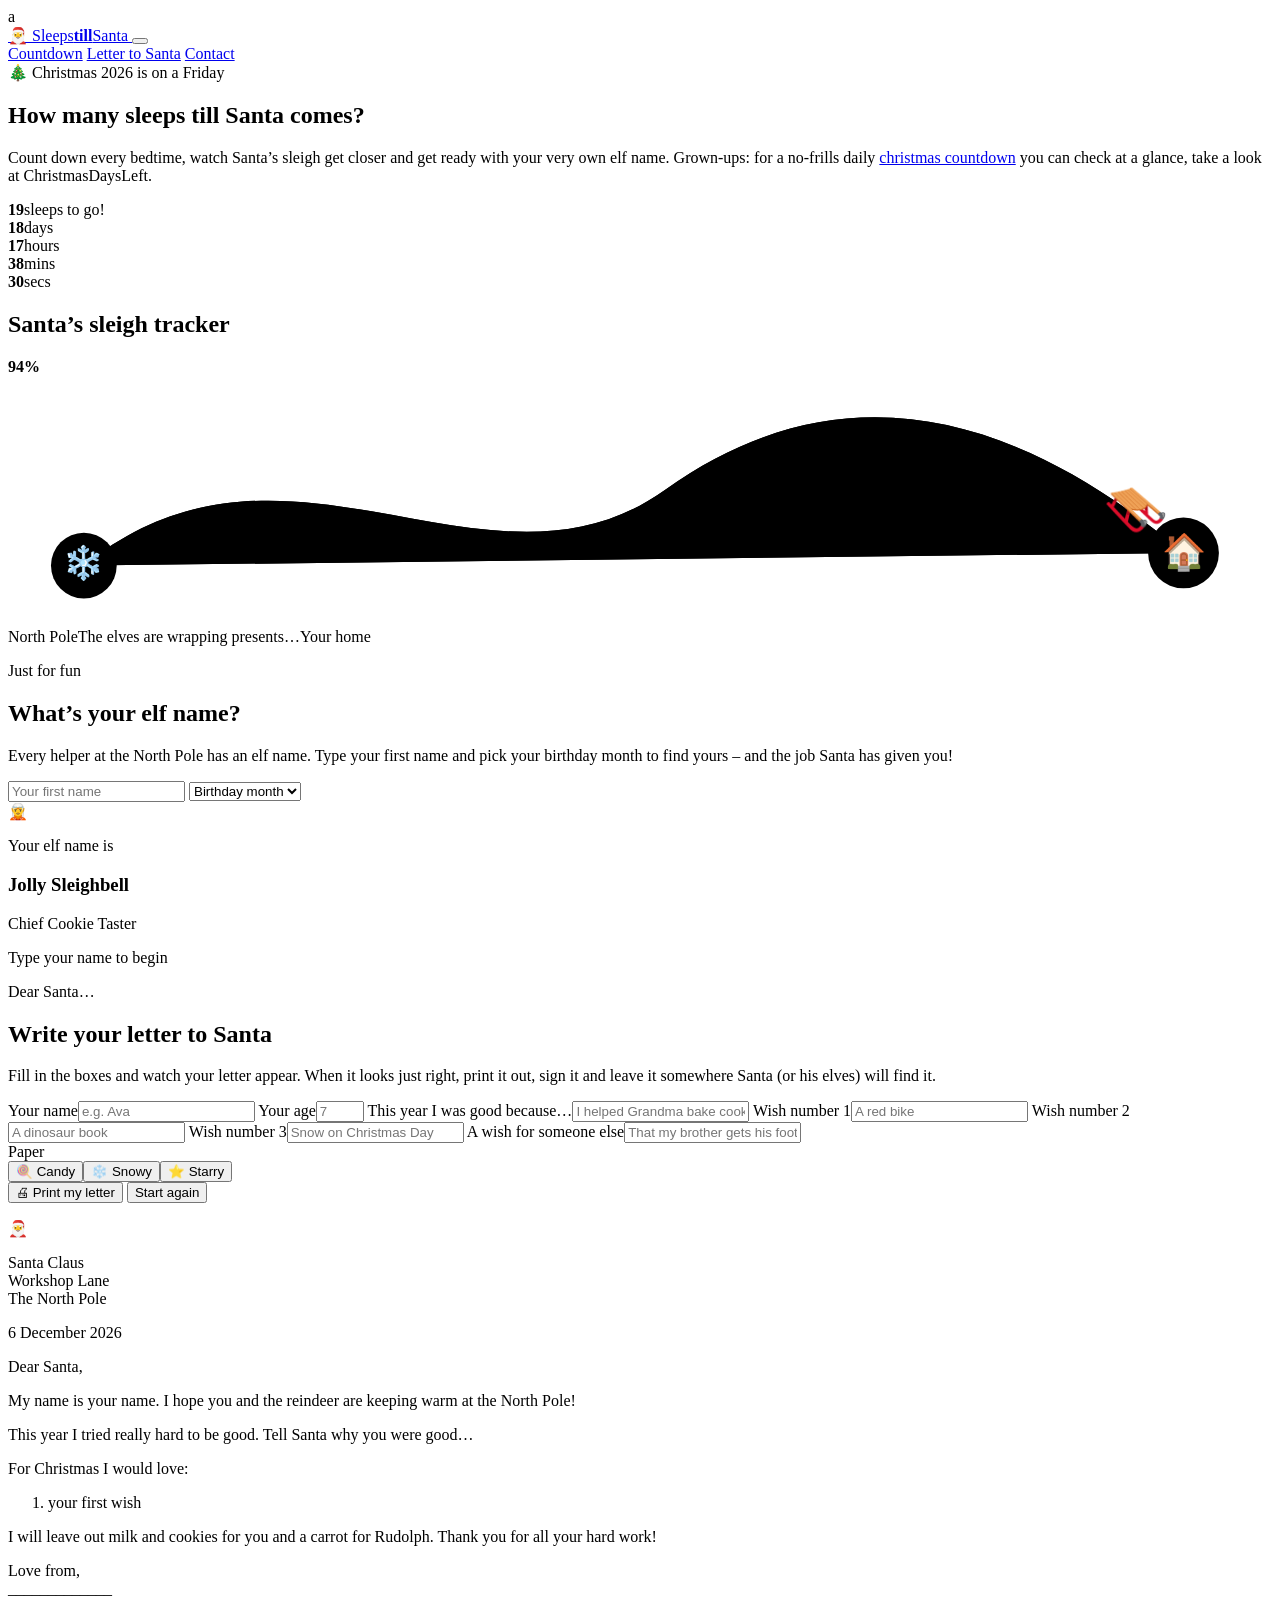
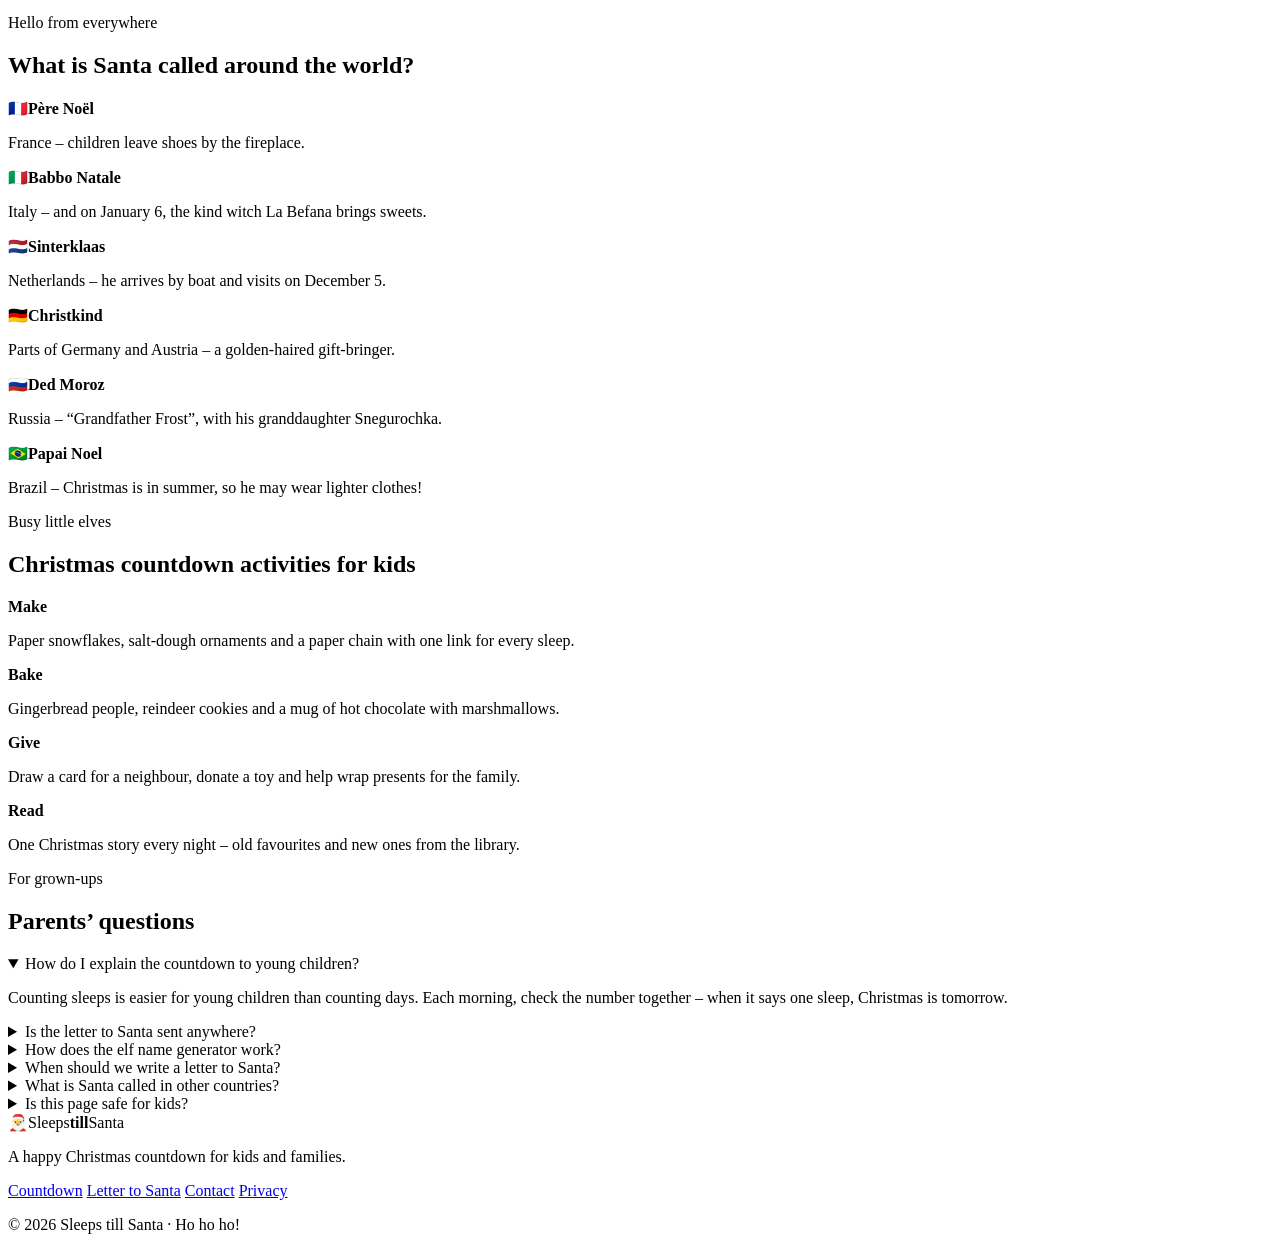
==== index.html @ f97239fe "index.html" ====
a<!DOCTYPE html>
<html lang="en">
<head>
<meta charset="UTF-8">
<meta name="viewport" content="width=device-width, initial-scale=1.0">
<title>Christmas Countdown for Kids – Sleeps, Santa’s Sleigh &amp; Letter to Santa</title>
<meta name="description" content="A fun Christmas countdown for kids: see how many sleeps are left, follow Santa’s sleigh, discover your elf name and write a printable letter to Santa – free and ad-free.">
<meta name="robots" content="index, follow">
<meta property="og:type" content="website">
<meta property="og:title" content="Christmas Countdown for Kids – Sleeps, Santa’s Sleigh &amp; Letter to Santa">
<meta property="og:description" content="Count the sleeps, find your elf name and write to Santa.">
<link rel="preconnect" href="https://fonts.googleapis.com">
<link rel="preconnect" href="https://fonts.gstatic.com" crossorigin>
<link href="https://fonts.googleapis.com/css2?family=Fredoka:wght@500;600;700&family=Quicksand:wght@500;600;700&family=Caveat:wght@600&display=swap" rel="stylesheet">
<link rel="stylesheet" href="style.css">

<script type="application/ld+json">
{
  "@context":"https://schema.org",
  "@graph":[
    {
      "@type":"WebApplication",
      "name":"Christmas Countdown for Kids",
      "applicationCategory":"LifestyleApplication",
      "operatingSystem":"Browser",
      "inLanguage":"en",
      "description":"Kid-friendly Christmas countdown with sleeps left, Santa’s sleigh progress, an elf name generator and a printable letter to Santa.",
      "offers":{"@type":"Offer","price":"0","priceCurrency":"USD"}
    },
    {
      "@type":"FAQPage",
      "mainEntity":[
        {"@type":"Question","name":"How do I explain the countdown to young children?","acceptedAnswer":{"@type":"Answer","text":"Counting sleeps is easier for young children than counting days. Each morning, check the number together – when it says one sleep, Christmas is tomorrow."}},
        {"@type":"Question","name":"Is the letter to Santa sent anywhere?","acceptedAnswer":{"@type":"Answer","text":"No. The letter is created and printed in your own browser and nothing is sent or saved online. Many families post the printed letter, pop it in the fireplace or leave it out on Christmas Eve."}},
        {"@type":"Question","name":"How does the elf name generator work?","acceptedAnswer":{"@type":"Answer","text":"Your elf name is made from the first letter of your name and the month of your birthday, so it is always the same – you can share it and compare with friends and family."}},
        {"@type":"Question","name":"When should we write a letter to Santa?","acceptedAnswer":{"@type":"Answer","text":"Many families write their letter at the start of December so there is plenty of time before Christmas Eve. If you want a reply through a national post office programme, check their deadline, which is often in early December."}},
        {"@type":"Question","name":"What is Santa called in other countries?","acceptedAnswer":{"@type":"Answer","text":"He is Père Noël in France, Babbo Natale in Italy and Sinterklaas in the Netherlands. In parts of Germany and Austria the Christkind brings the presents, and in Russia it is Ded Moroz."}},
        {"@type":"Question","name":"Is this page safe for kids?","acceptedAnswer":{"@type":"Answer","text":"Yes. There are no ads, no sign-ups and no chat features, and everything children type stays on the device."}}
      ]
    }
  ]
}
</script>
</head>
<body>

<header class="hd">
  <div class="wrap hd-in">
    <a href="#" class="logo" aria-label="Christmas Countdown for Kids home">
      <span class="logo-ic" aria-hidden="true">🎅</span>
      <span>Sleeps<b>till</b>Santa</span>
    </a>
    <button class="burger" aria-label="Menu" onclick="document.querySelector('.nav').classList.toggle('open')"><span></span><span></span></button>
    <nav class="nav">
      <a href="#" class="cur">Countdown</a>
      <a href="#letter">Letter to Santa</a>
      <a href="#contact">Contact</a>
    </nav>
  </div>
</header>

<section class="sky">
  <div class="clouds" aria-hidden="true"><i></i><i></i><i></i></div>
  <div class="wrap sky-in">
    <div class="sky-text">
      <span class="pill" id="pill">🎄 Christmas is on a Friday this year</span>
      <h1>How many <span>sleeps</span> till Santa comes?</h1>
      <p>Count down every bedtime, watch Santa’s sleigh get closer and get ready with your very own elf name. Grown-ups: for a no-frills daily <a href="https://christmasdaysleft.com/">christmas countdown</a> you can check at a glance, take a look at ChristmasDaysLeft.</p>
    </div>
    <div class="big-count" aria-live="polite">
      <div class="bauble"><b id="sleeps">50</b><span id="sleeps-l">sleeps to go!</span></div>
      <div class="mini">
        <div><b id="m-d">49</b><span>days</span></div>
        <div><b id="m-h">08</b><span>hours</span></div>
        <div><b id="m-m">00</b><span>mins</span></div>
        <div><b id="m-s">00</b><span>secs</span></div>
      </div>
    </div>
  </div>

  <!-- SLEIGH JOURNEY -->
  <div class="wrap journey">
    <div class="j-card">
      <div class="j-top"><h2>Santa’s sleigh tracker</h2><b id="j-pct">86%</b></div>
      <svg viewBox="0 0 1000 200" class="j-map" aria-label="Santa’s sleigh travelling from the North Pole to your home">
        <path id="j-path" d="M60 150 C 220 20, 380 190, 520 90 S 800 30, 930 140" class="j-route"/>
        <path id="j-done" d="M60 150 C 220 20, 380 190, 520 90 S 800 30, 930 140" class="j-route-done"/>
        <g transform="translate(60 150)"><circle r="26" class="pole"/><text y="7" text-anchor="middle" font-size="26">❄️</text></g>
        <g transform="translate(930 140)"><circle r="28" class="home"/><text y="9" text-anchor="middle" font-size="28">🏠</text></g>
        <g id="sleigh"><text text-anchor="middle" y="10" font-size="42" transform="scale(-1 1)">🛷</text></g>
      </svg>
      <div class="j-labels"><span>North Pole</span><span id="j-msg">Santa is checking his list…</span><span>Your home</span></div>
    </div>
  </div>
  <div class="ground" aria-hidden="true"></div>
</section>

<main>
  <!-- ===== ELF NAME ===== -->
  <section class="sec wrap elf">
    <div class="elf-text">
      <p class="kick">Just for fun</p>
      <h2>What’s your elf name?</h2>
      <p>Every helper at the North Pole has an elf name. Type your first name and pick your birthday month to find yours – and the job Santa has given you!</p>
      <div class="elf-form">
        <input type="text" id="e-name" placeholder="Your first name" maxlength="20" autocomplete="off" aria-label="First name">
        <select id="e-month" aria-label="Birthday month">
          <option value="">Birthday month</option>
          <option>January</option><option>February</option><option>March</option><option>April</option><option>May</option><option>June</option>
          <option>July</option><option>August</option><option>September</option><option>October</option><option>November</option><option>December</option>
        </select>
      </div>
    </div>
    <div class="elf-card" id="elf-card" aria-live="polite">
      <span class="elf-hat" aria-hidden="true">🧝</span>
      <p class="elf-pre">Your elf name is</p>
      <h3 id="e-out">Jolly Sleighbell</h3>
      <p class="elf-job" id="e-job">Chief Cookie Taster</p>
      <p class="elf-note" id="e-note">Type your name to begin</p>
    </div>
  </section>

  <!-- ===== LETTER ===== -->
  <section class="sec wrap" id="letter">
    <div class="sec-head"><p class="kick">Dear Santa…</p><h2>Write your letter to Santa</h2>
    <p>Fill in the boxes and watch your letter appear. When it looks just right, print it out, sign it and leave it somewhere Santa (or his elves) will find it.</p></div>
    <div class="letter-grid">
      <form class="l-form" onsubmit="return false">
        <label><span>Your name</span><input type="text" id="l-name" maxlength="24" placeholder="e.g. Ava"></label>
        <label><span>Your age</span><input type="number" id="l-age" min="1" max="15" placeholder="7"></label>
        <label class="wide"><span>This year I was good because…</span><input type="text" id="l-good" maxlength="80" placeholder="I helped Grandma bake cookies"></label>
        <label class="wide"><span>Wish number 1</span><input type="text" id="l-w1" maxlength="40" placeholder="A red bike"></label>
        <label class="wide"><span>Wish number 2</span><input type="text" id="l-w2" maxlength="40" placeholder="A dinosaur book"></label>
        <label class="wide"><span>Wish number 3</span><input type="text" id="l-w3" maxlength="40" placeholder="Snow on Christmas Day"></label>
        <label class="wide"><span>A wish for someone else</span><input type="text" id="l-other" maxlength="60" placeholder="That my brother gets his football"></label>
        <div class="wide paper-pick"><span>Paper</span>
          <div class="papers" id="l-paper"><button type="button" data-p="candy" class="on">🍭 Candy</button><button type="button" data-p="snow">❄️ Snowy</button><button type="button" data-p="gold">⭐ Starry</button></div>
        </div>
        <div class="wide l-btns">
          <button type="button" class="btn red" id="l-print">🖨 Print my letter</button>
          <button type="button" class="btn ghost" id="l-clear">Start again</button>
        </div>
      </form>
      <div class="letter candy" id="letter-paper" aria-live="polite">
        <div class="l-stamp" aria-hidden="true">🎅</div>
        <p class="l-to">Santa Claus<br>Workshop Lane<br>The North Pole</p>
        <p class="l-date" id="lp-date"></p>
        <div class="l-body" id="lp-body"></div>
      </div>
    </div>
  </section>

  <!-- ===== SANTA AROUND THE WORLD ===== -->
  <section class="sec wrap">
    <div class="sec-head center"><p class="kick">Hello from everywhere</p><h2>What is Santa called around the world?</h2></div>
    <div class="names">
      <article><span>🇫🇷</span><b>Père Noël</b><p>France – children leave shoes by the fireplace.</p></article>
      <article><span>🇮🇹</span><b>Babbo Natale</b><p>Italy – and on January 6, the kind witch La Befana brings sweets.</p></article>
      <article><span>🇳🇱</span><b>Sinterklaas</b><p>Netherlands – he arrives by boat and visits on December 5.</p></article>
      <article><span>🇩🇪</span><b>Christkind</b><p>Parts of Germany and Austria – a golden-haired gift-bringer.</p></article>
      <article><span>🇷🇺</span><b>Ded Moroz</b><p>Russia – “Grandfather Frost”, with his granddaughter Snegurochka.</p></article>
      <article><span>🇧🇷</span><b>Papai Noel</b><p>Brazil – Christmas is in summer, so he may wear lighter clothes!</p></article>
    </div>
  </section>

  <!-- ===== ACTIVITIES ===== -->
  <section class="sec wrap">
    <div class="sec-head center"><p class="kick">Busy little elves</p><h2>Christmas countdown activities for kids</h2></div>
    <div class="acts">
      <div class="act a1"><b>Make</b><p>Paper snowflakes, salt-dough ornaments and a paper chain with one link for every sleep.</p></div>
      <div class="act a2"><b>Bake</b><p>Gingerbread people, reindeer cookies and a mug of hot chocolate with marshmallows.</p></div>
      <div class="act a3"><b>Give</b><p>Draw a card for a neighbour, donate a toy and help wrap presents for the family.</p></div>
      <div class="act a4"><b>Read</b><p>One Christmas story every night – old favourites and new ones from the library.</p></div>
    </div>
  </section>

  <!-- ===== FAQ ===== -->
  <section class="sec wrap">
    <div class="sec-head center"><p class="kick">For grown-ups</p><h2>Parents’ questions</h2></div>
    <div class="faq">
      <details open><summary>How do I explain the countdown to young children?</summary><p>Counting sleeps is easier for young children than counting days. Each morning, check the number together – when it says one sleep, Christmas is tomorrow.</p></details>
      <details><summary>Is the letter to Santa sent anywhere?</summary><p>No. The letter is created and printed in your own browser and nothing is sent or saved online. Many families post the printed letter, pop it in the fireplace or leave it out on Christmas Eve.</p></details>
      <details><summary>How does the elf name generator work?</summary><p>Your elf name is made from the first letter of your name and the month of your birthday, so it is always the same – you can share it and compare with friends and family.</p></details>
      <details><summary>When should we write a letter to Santa?</summary><p>Many families write their letter at the start of December so there is plenty of time before Christmas Eve. If you want a reply through a national post office programme, check their deadline, which is often in early December.</p></details>
      <details><summary>What is Santa called in other countries?</summary><p>He is Père Noël in France, Babbo Natale in Italy and Sinterklaas in the Netherlands. In parts of Germany and Austria the Christkind brings the presents, and in Russia it is Ded Moroz.</p></details>
      <details><summary>Is this page safe for kids?</summary><p>Yes. There are no ads, no sign-ups and no chat features, and everything children type stays on the device.</p></details>
    </div>
  </section>
</main>

<footer class="ft" id="contact">
  <div class="wrap ft-in">
    <div>
      <span class="logo light"><span class="logo-ic" aria-hidden="true">🎅</span><span>Sleeps<b>till</b>Santa</span></span>
      <p>A happy Christmas countdown for kids and families.</p>
    </div>
    <nav>
      <a href="#">Countdown</a>
      <a href="#letter">Letter to Santa</a>
      <a href="#">Contact</a>
      <a href="#">Privacy</a>
    </nav>
  </div>
  <p class="wrap ft-copy">© <span id="yr"></span> Sleeps till Santa · Ho ho ho!</p>
</footer>

<script>
(function(){
  var $=function(id){return document.getElementById(id);};
  var DAYS=['Sunday','Monday','Tuesday','Wednesday','Thursday','Friday','Saturday'];
  var MONTHS=['January','February','March','April','May','June','July','August','September','October','November','December'];
  function pad(n){return String(n).padStart(2,'0');}
  function dOnly(d){return new Date(d.getFullYear(),d.getMonth(),d.getDate());}
  function xYear(n){return (n.getMonth()===11&&n.getDate()>25)?n.getFullYear()+1:n.getFullYear();}
  function esc(s){return String(s).replace(/[&<>"']/g,function(c){return {'&':'&amp;','<':'&lt;','>':'&gt;','"':'&quot;',"'":'&#39;'}[c];});}

  /* ---------- Countdown + sleigh ---------- */
  var path=$('j-path'), done=$('j-done'), L=path.getTotalLength();
  done.style.strokeDasharray=L;
  function tick(){
    var n=new Date(), y=xYear(n), t=new Date(y,11,25), isX=n.getMonth()===11&&n.getDate()===25;
    var ms=Math.max(0,t-n), s=isX?0:Math.round((t-dOnly(n))/864e5);
    $('pill').textContent='🎄 Christmas '+y+' is on a '+DAYS[t.getDay()];
    $('sleeps').textContent=isX?'🎁':s;
    $('sleeps-l').textContent=isX?'Merry Christmas!':(s===1?'sleep to go!':'sleeps to go!');
    $('m-d').textContent=Math.floor(ms/864e5); $('m-h').textContent=pad(Math.floor(ms%864e5/36e5)); $('m-m').textContent=pad(Math.floor(ms%36e5/6e4)); $('m-s').textContent=pad(Math.floor(ms%6e4/1e3));
    var st=new Date(y-1,11,26), pct=isX?1:Math.min(1,Math.max(0,(n-st)/(t-st)));
    var pt=path.getPointAtLength(L*pct);
    $('sleigh').setAttribute('transform','translate('+pt.x.toFixed(1)+' '+pt.y.toFixed(1)+')');
    done.style.strokeDashoffset=L*(1-pct);
    $('j-pct').textContent=Math.floor(pct*100)+'%';
    $('j-msg').textContent=isX?'Santa has landed! 🎉':(s<=1?'Santa is on his way tonight!':(s<=7?'The reindeer are warming up…':(s<=24?'The elves are wrapping presents…':'Santa is checking his list…')));
  }

  /* ---------- Elf name ---------- */
  var FIRST={A:'Sparkle',B:'Jingle',C:'Twinkle',D:'Snowy',E:'Merry',F:'Frosty',G:'Glitter',H:'Holly',I:'Icicle',J:'Jolly',K:'Kringle',L:'Tinsel',M:'Mistletoe',N:'Nutmeg',O:'Ornament',P:'Peppermint',Q:'Quilly',R:'Ribbon',S:'Sugarplum',T:'Toffee',U:'Upsy',V:'Velvet',W:'Wiggles',X:'Xylo',Y:'Yule',Z:'Zippy'};
  var LAST=['Snowflake','Gingersnap','Candycane','Cocoabean','Sprinkles','Pinecone','Twinkletoes','Mittens','Starlight','Cookiecrumb','Bellringer','Sleighbell'];
  var JOBS=['Chief Cookie Taster','Reindeer Snack Chef','Toy Painter','Wrapping Wizard','Sleigh Polisher','Nice List Checker','Snowball Inspector','Jingle Bell Tuner','Stocking Stuffer','Workshop DJ'];
  function elf(){
    var nm=$('e-name').value.trim(), mo=$('e-month').selectedIndex-1, L1=(nm.match(/[A-Za-z]/)||[''])[0].toUpperCase();
    if(!nm){ $('e-out').textContent='Jolly Sleighbell'; $('e-job').textContent='Chief Cookie Taster'; $('e-note').textContent='Type your name to begin'; $('elf-card').classList.remove('done'); return; }
    if(mo<0){ $('e-note').textContent='Now pick your birthday month'; $('e-out').textContent=(FIRST[L1]||'Jolly')+' …'; $('e-job').textContent='Job coming soon!'; return; }
    $('e-out').textContent=(FIRST[L1]||'Jolly')+' '+LAST[mo];
    var sum=0; for(var i=0;i<nm.length;i++) sum+=nm.toLowerCase().charCodeAt(i);
    $('e-job').textContent=JOBS[(sum+mo)%JOBS.length];
    $('e-note').textContent='Welcome to the workshop, '+nm+'! ✨';
    var c=$('elf-card'); c.classList.remove('done'); void c.offsetWidth; c.classList.add('done');
  }
  $('e-name').addEventListener('input',elf); $('e-month').addEventListener('change',elf);

  /* ---------- Letter to Santa ---------- */
  var F=['l-name','l-age','l-good','l-w1','l-w2','l-w3','l-other'];
  function v(id){return esc($(id).value.trim());}
  function letter(){
    var n=new Date();
    $('lp-date').textContent=n.getDate()+' '+MONTHS[n.getMonth()]+' '+n.getFullYear();
    var name=v('l-name')||'<span class="ph">your name</span>', age=v('l-age');
    var wishes=['l-w1','l-w2','l-w3'].map(v).filter(Boolean);
    var html='<p class="hi">Dear Santa,</p>'
      +'<p>My name is '+name+(age?' and I am '+age+' years old':'')+'. I hope you and the reindeer are keeping warm at the North Pole!</p>'
      +'<p>This year I tried really hard to be good. '+(v('l-good')?'I was good because '+v('l-good')+'.':'<span class="ph">Tell Santa why you were good…</span>')+'</p>'
      +'<p>For Christmas I would love:</p>'
      +(wishes.length?'<ol>'+wishes.map(function(w){return '<li>'+w+'</li>';}).join('')+'</ol>':'<ol><li class="ph">your first wish</li></ol>')
      +(v('l-other')?'<p>I also have a wish for someone else: '+v('l-other')+'.</p>':'')
      +'<p>I will leave out milk and cookies for you and a carrot for Rudolph. Thank you for all your hard work!</p>'
      +'<p class="sign">Love from,<br><span>'+(v('l-name')||'_____________')+'</span></p>';
    $('lp-body').innerHTML=html;
  }
  F.forEach(function(id){ $(id).addEventListener('input',letter); });
  document.querySelectorAll('#l-paper button').forEach(function(b){ b.addEventListener('click',function(){ document.querySelectorAll('#l-paper button').forEach(function(x){x.classList.toggle('on',x===b);}); $('letter-paper').className='letter '+b.dataset.p; }); });
  $('l-print').addEventListener('click',function(){ document.body.classList.add('printing'); window.print(); setTimeout(function(){document.body.classList.remove('printing');},500); });
  $('l-clear').addEventListener('click',function(){ F.forEach(function(id){ $(id).value=''; }); letter(); });

  document.querySelectorAll('.nav a').forEach(function(a){a.addEventListener('click',function(){document.querySelector('.nav').classList.remove('open');});});
  $('yr').textContent=new Date().getFullYear();
  tick(); setInterval(tick,1000); elf(); letter();
})();
</script>
</body>
</html>
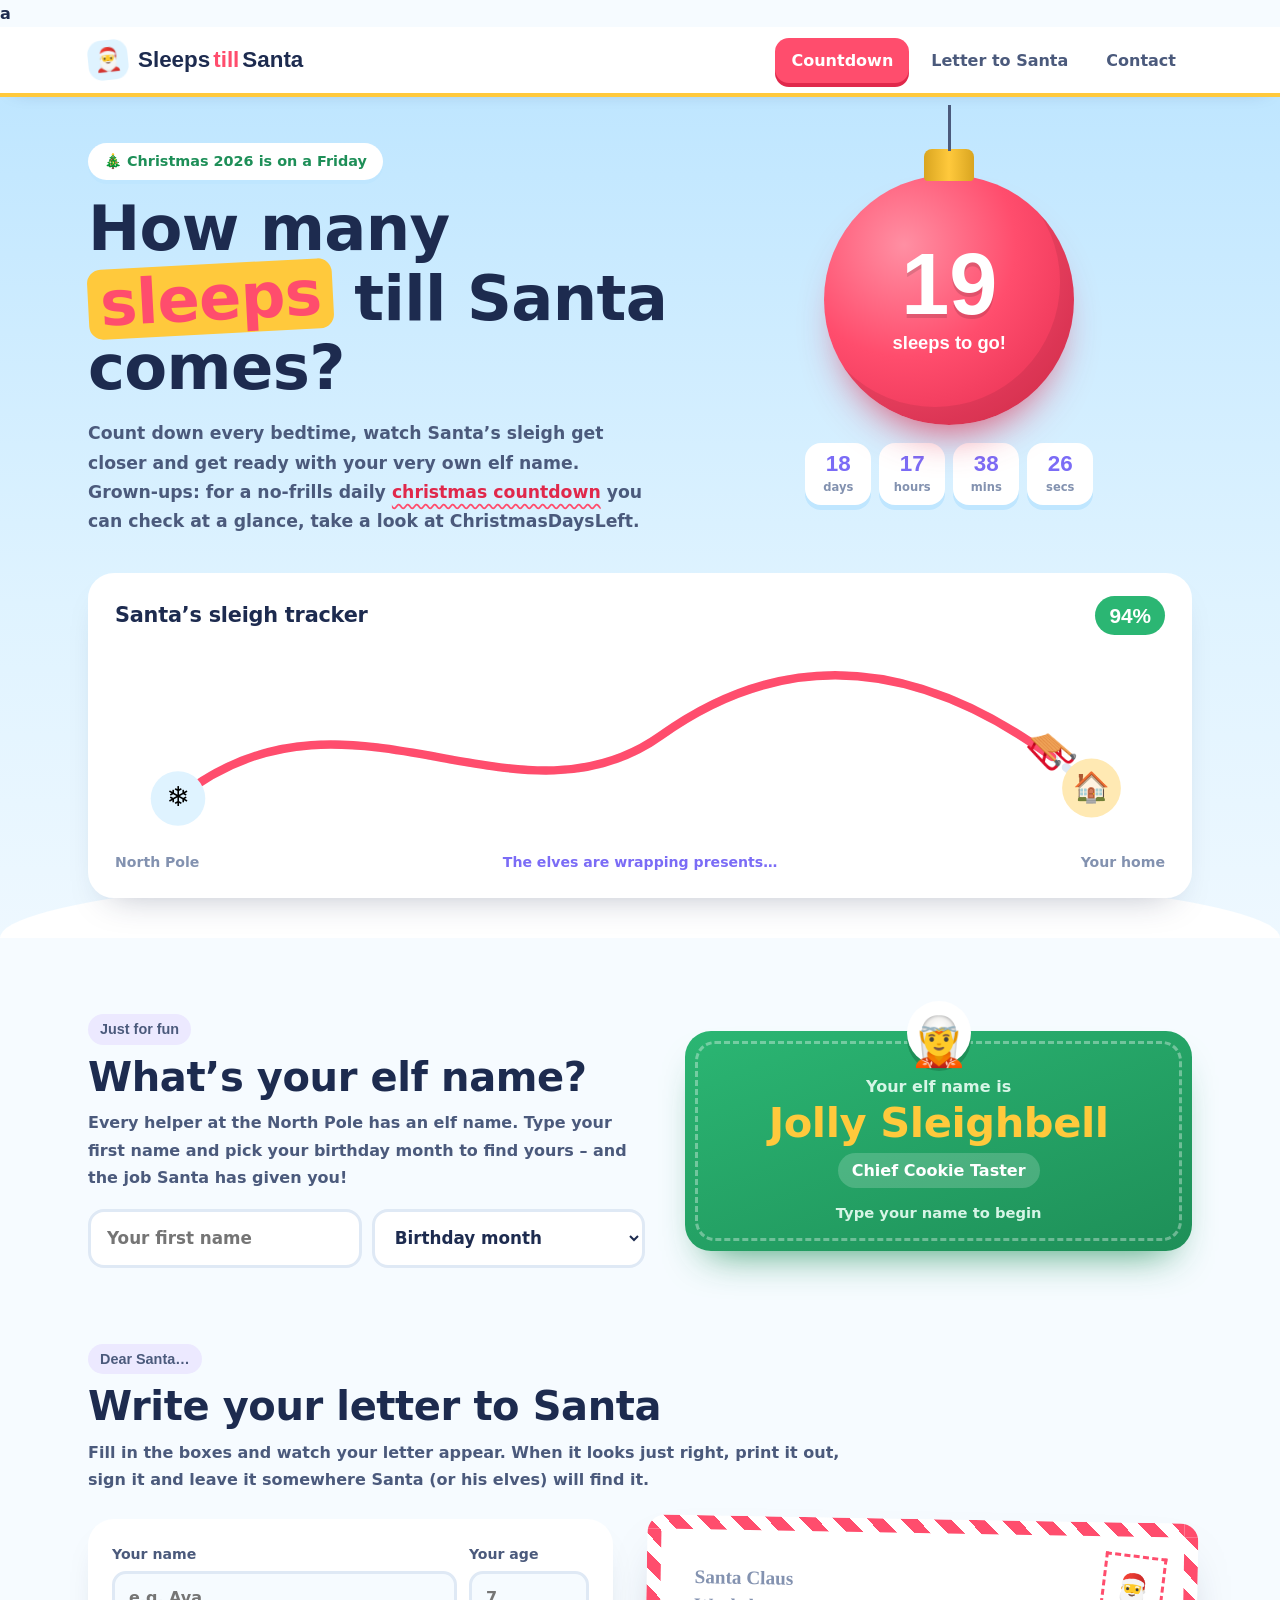
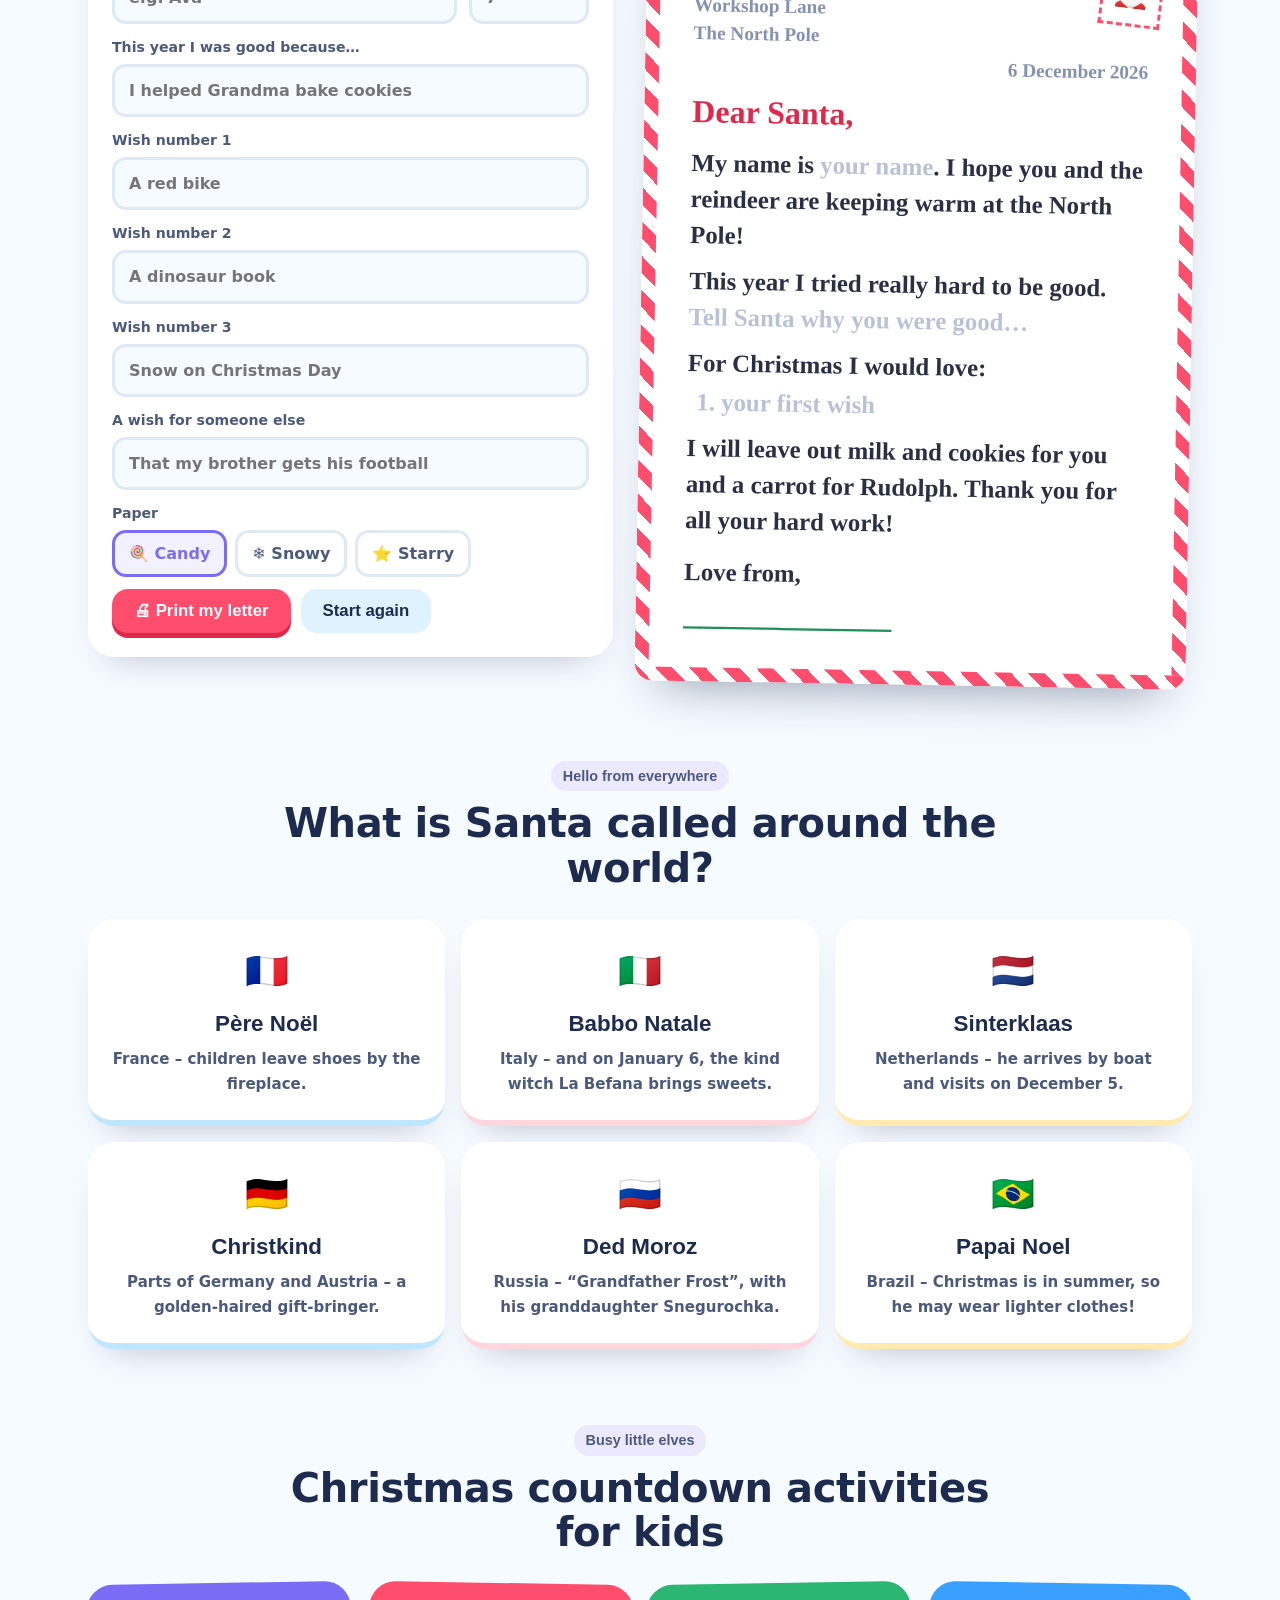
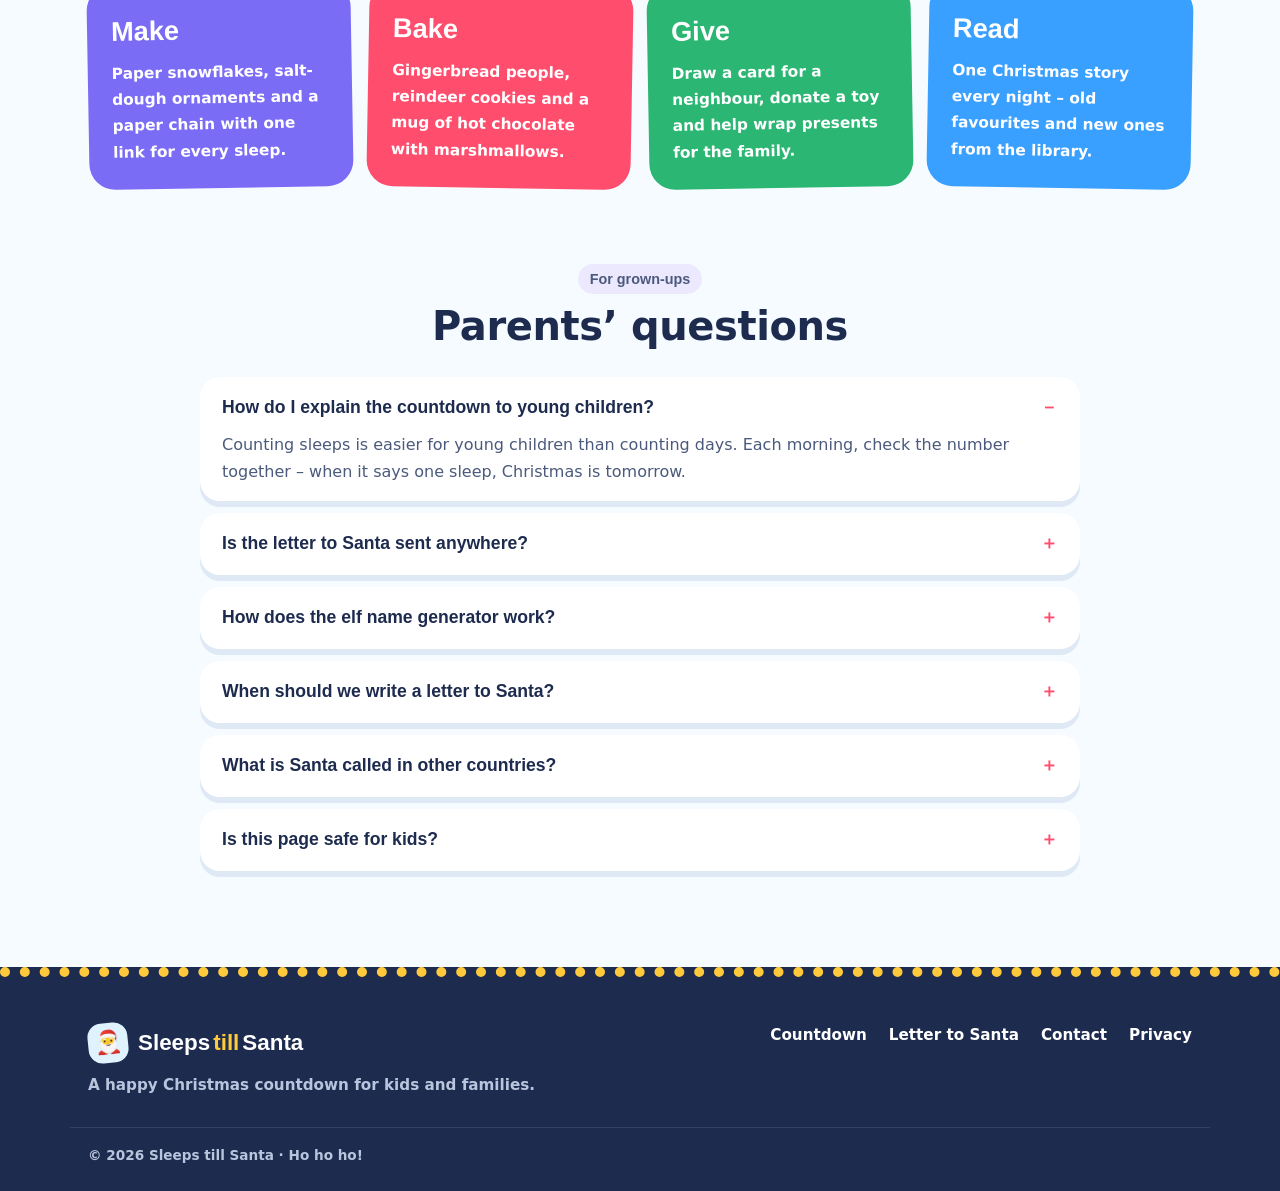
==== commit e09f5acf: "index.html" ====
--- a/index.html
+++ b/index.html
@@ -1,6 +1,7 @@
 a<!DOCTYPE html>
 <html lang="en">
 <head>
+  <meta name="google-site-verification" content="w9_uUhIf1NV_-6wSoS1DpTvdOVPDLYxh-dv7Px6ZcUs" />
 <meta charset="UTF-8">
 <meta name="viewport" content="width=device-width, initial-scale=1.0">
 <title>Christmas Countdown for Kids – Sleeps, Santa’s Sleigh &amp; Letter to Santa</title>
--- a/style.css
+++ b/style.css
@@ -0,0 +1,183 @@
+:root{
+  --sky:#dff3ff; --sky-2:#bfe6ff; --snow:#ffffff; --bg:#f6fbff;
+  --red:#ff4d6d; --red-d:#e0284b; --green:#2bb673; --green-d:#1e8f58; --yellow:#ffc93c; --purple:#7b6cf6; --blue:#3aa0ff;
+  --ink:#1d2b4f; --ink-2:#4b5a7c; --muted:#8392b0; --line:#dfe9f5;
+  --r:26px; --shadow:0 18px 36px -22px rgba(29,43,79,.35);
+}
+*{box-sizing:border-box;margin:0;padding:0}
+html{scroll-behavior:smooth;scroll-padding-top:80px}
+body{font-family:'Quicksand',system-ui,sans-serif;background:var(--bg);color:var(--ink);line-height:1.7;-webkit-font-smoothing:antialiased;font-weight:600}
+a{color:var(--red-d)}
+.wrap{max-width:1140px;margin:0 auto;padding:0 18px}
+h1,h2,h3{font-family:'Fredoka',system-ui,sans-serif;font-weight:700;line-height:1.12;letter-spacing:-.01em}
+h2{font-size:clamp(1.7rem,3.4vw,2.5rem);margin-bottom:10px}
+
+/* ---------- Header ---------- */
+.hd{position:sticky;top:0;z-index:60;background:#fff;border-bottom:4px solid var(--yellow);box-shadow:0 6px 20px -16px rgba(29,43,79,.4)}
+.hd-in{display:flex;align-items:center;justify-content:space-between;height:66px}
+.logo{display:flex;align-items:center;gap:10px;text-decoration:none;font-family:'Fredoka',sans-serif;font-weight:700;font-size:1.4rem;color:var(--ink)}
+.logo b{color:var(--red);font-weight:700;margin:0 3px}
+.logo.light{color:#fff} .logo.light b{color:var(--yellow)}
+.logo-ic{width:40px;height:40px;border-radius:14px;background:var(--sky);display:grid;place-items:center;font-size:1.4rem;transform:rotate(-6deg)}
+.nav{display:flex;gap:6px}
+.nav a{color:var(--ink-2);text-decoration:none;font-weight:700;padding:9px 16px;border-radius:14px;transition:.2s}
+.nav a:hover{background:var(--sky)}
+.nav a.cur{background:var(--red);color:#fff;box-shadow:0 4px 0 var(--red-d)}
+.burger{display:none;background:none;border:0;cursor:pointer;padding:10px}
+.burger span{display:block;width:24px;height:3px;border-radius:3px;background:var(--ink);margin:6px 0}
+
+/* ---------- Sky hero ---------- */
+.sky{position:relative;background:linear-gradient(180deg,var(--sky-2) 0%,var(--sky) 60%,#eef8ff 100%);padding:46px 0 0;overflow:hidden}
+.clouds i{position:absolute;background:#fff;border-radius:999px;opacity:.85;animation:drift 40s linear infinite}
+.clouds i::before,.clouds i::after{content:"";position:absolute;background:#fff;border-radius:50%}
+.clouds i:nth-child(1){width:160px;height:44px;top:40px;left:-200px}
+.clouds i:nth-child(2){width:220px;height:56px;top:120px;left:-300px;animation-duration:55s;animation-delay:-20s}
+.clouds i:nth-child(3){width:130px;height:36px;top:220px;left:-180px;animation-duration:48s;animation-delay:-35s}
+.clouds i::before{width:60%;height:150%;left:15%;top:-60%} .clouds i::after{width:40%;height:120%;right:12%;top:-40%}
+@keyframes drift{to{transform:translateX(calc(100vw + 400px))}}
+.sky-in{position:relative;display:grid;grid-template-columns:1.2fr 1fr;gap:36px;align-items:center}
+.pill{display:inline-block;background:#fff;border-radius:999px;padding:6px 16px;font-weight:700;font-size:.9rem;color:var(--green-d);box-shadow:0 4px 0 var(--sky-2)}
+.sky h1{font-size:clamp(2.2rem,5.4vw,3.9rem);margin-top:14px}
+.sky h1 span{color:var(--red);display:inline-block;transform:rotate(-3deg);background:var(--yellow);padding:0 12px;border-radius:14px}
+.sky-text p{margin-top:16px;font-size:1.08rem;color:var(--ink-2);max-width:560px}
+.sky-text a{color:var(--red-d);font-weight:700;text-decoration:underline wavy var(--red);text-underline-offset:5px}
+.big-count{display:flex;flex-direction:column;align-items:center;gap:18px}
+.bauble{position:relative;width:250px;height:250px;border-radius:50%;background:radial-gradient(circle at 32% 28%,#ff8fa3 0%,var(--red) 45%,var(--red-d) 100%);color:#fff;display:flex;flex-direction:column;align-items:center;justify-content:center;box-shadow:0 26px 40px -20px rgba(224,40,75,.8),inset -14px -18px 0 rgba(0,0,0,.08);animation:swing 4s ease-in-out infinite;transform-origin:50% -60px}
+.bauble::before{content:"";position:absolute;top:-26px;width:50px;height:32px;background:linear-gradient(90deg,#d9a520,var(--yellow),#d9a520);border-radius:8px 8px 4px 4px}
+.bauble::after{content:"";position:absolute;top:-70px;width:3px;height:46px;background:var(--ink-2)}
+@keyframes swing{50%{transform:rotate(4deg)}0%,100%{transform:rotate(-4deg)}}
+.bauble b{font-family:'Fredoka',sans-serif;font-size:5.4rem;line-height:1;text-shadow:0 4px 0 rgba(0,0,0,.12)}
+.bauble span{font-family:'Fredoka',sans-serif;font-size:1.15rem}
+.mini{display:flex;gap:8px}
+.mini div{background:#fff;border-radius:16px;padding:8px 12px;min-width:66px;text-align:center;box-shadow:0 5px 0 var(--sky-2)}
+.mini b{display:block;font-family:'Fredoka',sans-serif;font-size:1.4rem;line-height:1.2;color:var(--purple);font-variant-numeric:tabular-nums}
+.mini span{font-size:.72rem;color:var(--muted);font-weight:700}
+
+.journey{position:relative;margin-top:36px;z-index:2}
+.j-card{background:#fff;border-radius:var(--r);padding:20px 24px;box-shadow:var(--shadow);border:3px solid #fff}
+.j-top{display:flex;justify-content:space-between;align-items:center}
+.j-top h2{font-size:1.3rem;margin:0}
+.j-top b{font-family:'Fredoka',sans-serif;font-size:1.3rem;color:#fff;background:var(--green);padding:2px 14px;border-radius:999px}
+.j-map{width:100%;height:auto;display:block;margin-top:6px}
+.j-route{fill:none;stroke:var(--line);stroke-width:8;stroke-dasharray:4 14;stroke-linecap:round}
+.j-route-done{fill:none;stroke:var(--red);stroke-width:8;stroke-linecap:round;transition:stroke-dashoffset .8s}
+.pole{fill:var(--sky)} .home{fill:#ffe9b3}
+#sleigh{transition:transform .8s}
+.j-labels{display:flex;justify-content:space-between;gap:10px;font-size:.88rem;color:var(--muted);font-weight:700}
+#j-msg{color:var(--purple);text-align:center}
+.ground{height:70px;background:#fff;margin-top:-30px;border-radius:50% 50% 0 0/100% 100% 0 0;position:relative;z-index:1}
+
+/* ---------- Sections ---------- */
+.sec{padding:76px 18px 0}
+.sec-head{max-width:760px;margin-bottom:26px}
+.sec-head.center{text-align:center;margin:0 auto 28px}
+.sec-head p{color:var(--ink-2)}
+.kick{display:inline-block;font-family:'Fredoka',sans-serif;font-weight:600;font-size:.9rem;color:var(--purple);background:#ece9ff;padding:3px 12px;border-radius:999px;margin-bottom:10px}
+
+.elf{display:grid;grid-template-columns:1.1fr 1fr;gap:40px;align-items:center}
+.elf-text p{color:var(--ink-2)}
+.elf-form{display:flex;gap:10px;margin-top:18px;flex-wrap:wrap}
+.elf-form input,.elf-form select{flex:1;min-width:180px;border:3px solid var(--line);border-radius:16px;padding:12px 16px;font:inherit;font-size:1.05rem;color:var(--ink);background:#fff}
+.elf-form input:focus,.elf-form select:focus{outline:none;border-color:var(--green)}
+.elf-card{position:relative;background:linear-gradient(160deg,var(--green),var(--green-d));color:#fff;border-radius:var(--r);padding:34px 26px 26px;text-align:center;box-shadow:0 22px 40px -22px rgba(30,143,88,.9)}
+.elf-card::before{content:"";position:absolute;inset:10px;border:3px dashed rgba(255,255,255,.35);border-radius:20px;pointer-events:none}
+.elf-hat{position:absolute;top:-30px;left:50%;transform:translateX(-50%);font-size:3rem;background:#fff;border-radius:50%;width:64px;height:64px;display:grid;place-items:center;box-shadow:0 6px 0 var(--green-d)}
+.elf-pre{font-weight:700;color:#d6f5e6;margin-top:8px}
+.elf-card h3{font-size:clamp(1.9rem,4vw,2.6rem);color:var(--yellow)}
+.elf-job{display:inline-block;margin-top:6px;background:rgba(255,255,255,.18);padding:4px 14px;border-radius:999px;font-weight:700}
+.elf-note{margin-top:12px;font-size:.92rem;color:#d6f5e6}
+.elf-card.done h3{animation:pop .5s ease}
+@keyframes pop{40%{transform:scale(1.12)}}
+
+.letter-grid{display:grid;grid-template-columns:1fr 1.05fr;gap:28px;align-items:start}
+.l-form{display:grid;grid-template-columns:1fr 120px;gap:12px;background:#fff;border-radius:var(--r);padding:24px;box-shadow:var(--shadow)}
+.l-form label{display:flex;flex-direction:column;gap:4px;min-width:0}
+.letter-grid>*{min-width:0}
+.l-form .wide{grid-column:1/-1}
+.l-form label span,.paper-pick>span{font-weight:700;font-size:.88rem;color:var(--ink-2)}
+.l-form input{width:100%;min-width:0;border:3px solid var(--line);border-radius:14px;padding:10px 14px;font:inherit;color:var(--ink);background:var(--bg)}
+.l-form input:focus{outline:none;border-color:var(--blue);background:#fff}
+.papers{display:flex;gap:8px;flex-wrap:wrap;margin-top:4px}
+.papers button{border:3px solid var(--line);background:#fff;border-radius:14px;padding:7px 14px;font:inherit;font-weight:700;cursor:pointer;color:var(--ink-2)}
+.papers button.on{border-color:var(--purple);color:var(--purple);background:#f3f1ff}
+.l-btns{display:flex;gap:10px;flex-wrap:wrap}
+.btn{border:0;font-family:'Fredoka',sans-serif;font-weight:600;font-size:1.05rem;padding:12px 22px;border-radius:16px;cursor:pointer;transition:.15s}
+.btn.red{background:var(--red);color:#fff;box-shadow:0 5px 0 var(--red-d)}
+.btn.red:hover{transform:translateY(-1px)}
+.btn.red:active{transform:translateY(3px);box-shadow:0 2px 0 var(--red-d)}
+.btn.ghost{background:var(--sky);color:var(--ink)}
+
+.letter{position:relative;border-radius:18px;padding:34px 34px 30px;min-height:520px;box-shadow:0 26px 50px -26px rgba(29,43,79,.5);font-family:'Caveat',cursive;font-size:1.55rem;line-height:1.45;color:#2a2f45;transform:rotate(1deg)}
+.letter.candy{background:repeating-linear-gradient(-45deg,#fff 0 18px,#fff 18px 20px),#fff;border:14px solid transparent;border-image:repeating-linear-gradient(45deg,var(--red) 0 12px,#fff 12px 24px) 14}
+.letter.snow{background:linear-gradient(180deg,#f2f9ff,#fff);border:3px solid var(--sky-2);background-image:radial-gradient(#cfe7fb 2px,transparent 2.5px);background-size:28px 28px}
+.letter.gold{background:#fffdf3;border:4px double #e2b93b;background-image:radial-gradient(circle,#f3d77a 1.5px,transparent 2px);background-size:34px 34px}
+.l-stamp{position:absolute;top:18px;right:20px;width:62px;height:72px;background:#fff;border:3px dashed var(--red);display:grid;place-items:center;font-size:2rem;transform:rotate(6deg)}
+.l-to{font-size:1.2rem;color:var(--muted)}
+.l-date{text-align:right;font-size:1.2rem;color:var(--muted);margin-top:4px}
+.l-body p{margin-top:10px}
+.l-body .hi{font-size:2rem;color:var(--red-d)}
+.l-body ol{margin:4px 0 0 34px}
+.l-body .ph{color:#b8c2d6}
+.l-body .sign{margin-top:16px}
+.l-body .sign span{font-size:2rem;color:var(--green-d)}
+
+.names{display:grid;grid-template-columns:repeat(3,1fr);gap:16px}
+.names article{background:#fff;border-radius:var(--r);padding:22px;box-shadow:var(--shadow);text-align:center;border-bottom:6px solid var(--sky-2)}
+.names article:nth-child(3n+2){border-bottom-color:#ffd6de}
+.names article:nth-child(3n+3){border-bottom-color:#ffeab0}
+.names span{font-size:2.2rem}
+.names b{display:block;font-family:'Fredoka',sans-serif;font-size:1.4rem;color:var(--ink);margin:4px 0}
+.names p{font-size:.94rem;color:var(--ink-2)}
+
+.acts{display:grid;grid-template-columns:repeat(4,1fr);gap:16px}
+.act{border-radius:var(--r);padding:24px;color:#fff;transform:rotate(-1deg)}
+.act:nth-child(even){transform:rotate(1deg)}
+.act b{display:block;font-family:'Fredoka',sans-serif;font-size:1.7rem;margin-bottom:6px}
+.act p{font-size:.96rem}
+.a1{background:var(--purple)} .a2{background:var(--red)} .a3{background:var(--green)} .a4{background:var(--blue)}
+
+.faq{display:grid;gap:12px;max-width:880px;margin:0 auto}
+.faq details{background:#fff;border-radius:20px;padding:16px 22px;box-shadow:0 6px 0 var(--line)}
+.faq summary{cursor:pointer;font-family:'Fredoka',sans-serif;font-weight:600;font-size:1.1rem;list-style:none;display:flex;justify-content:space-between;gap:12px}
+.faq summary::-webkit-details-marker{display:none}
+.faq summary::after{content:"＋";color:var(--red)}
+.faq details[open] summary::after{content:"－"}
+.faq details p{margin-top:8px;color:var(--ink-2);font-weight:500}
+
+/* ---------- Footer ---------- */
+.ft{background:var(--ink);color:#b9c4dd;margin-top:96px;padding:46px 0 24px;font-size:.95rem;border-top:10px dotted var(--yellow)}
+.ft-in{display:flex;justify-content:space-between;gap:30px;flex-wrap:wrap}
+.ft-in p{margin-top:10px}
+.ft nav{display:flex;flex-wrap:wrap;gap:8px 22px}
+.ft nav a{color:#fff;text-decoration:none;font-weight:700}
+.ft nav a:hover{color:var(--yellow)}
+.ft-copy{margin-top:28px;padding-top:16px;border-top:1px solid rgba(255,255,255,.1);font-size:.85rem}
+
+/* ---------- Responsive ---------- */
+@media (max-width:980px){
+  .sky-in,.elf,.letter-grid{grid-template-columns:1fr}
+  .names{grid-template-columns:1fr 1fr}
+  .acts{grid-template-columns:1fr 1fr}
+}
+@media (max-width:620px){
+  .burger{display:block}
+  .nav{display:none;position:absolute;top:70px;left:0;right:0;background:#fff;flex-direction:column;padding:10px 18px 16px;border-bottom:4px solid var(--yellow)}
+  .nav.open{display:flex}
+  .big-count{margin-top:70px}
+  .bauble{width:200px;height:200px}
+  .bauble b{font-size:4.4rem}
+  .mini div{min-width:0;padding:8px 10px}
+  .j-labels{font-size:.76rem}
+  .names,.acts{grid-template-columns:1fr}
+  .letter{padding:24px 20px;font-size:1.35rem;min-height:0}
+  .l-stamp{width:48px;height:56px;font-size:1.5rem}
+  .l-form{grid-template-columns:1fr 90px;padding:18px}
+}
+@media (prefers-reduced-motion:reduce){ .bauble,.clouds i{animation:none} }
+
+/* ---------- Print: letter only ---------- */
+@media print{
+  body *{visibility:hidden}
+  #letter-paper,#letter-paper *{visibility:visible}
+  #letter-paper{position:absolute;left:0;top:0;width:100%;transform:none;box-shadow:none;min-height:0;-webkit-print-color-adjust:exact;print-color-adjust:exact}
+}
